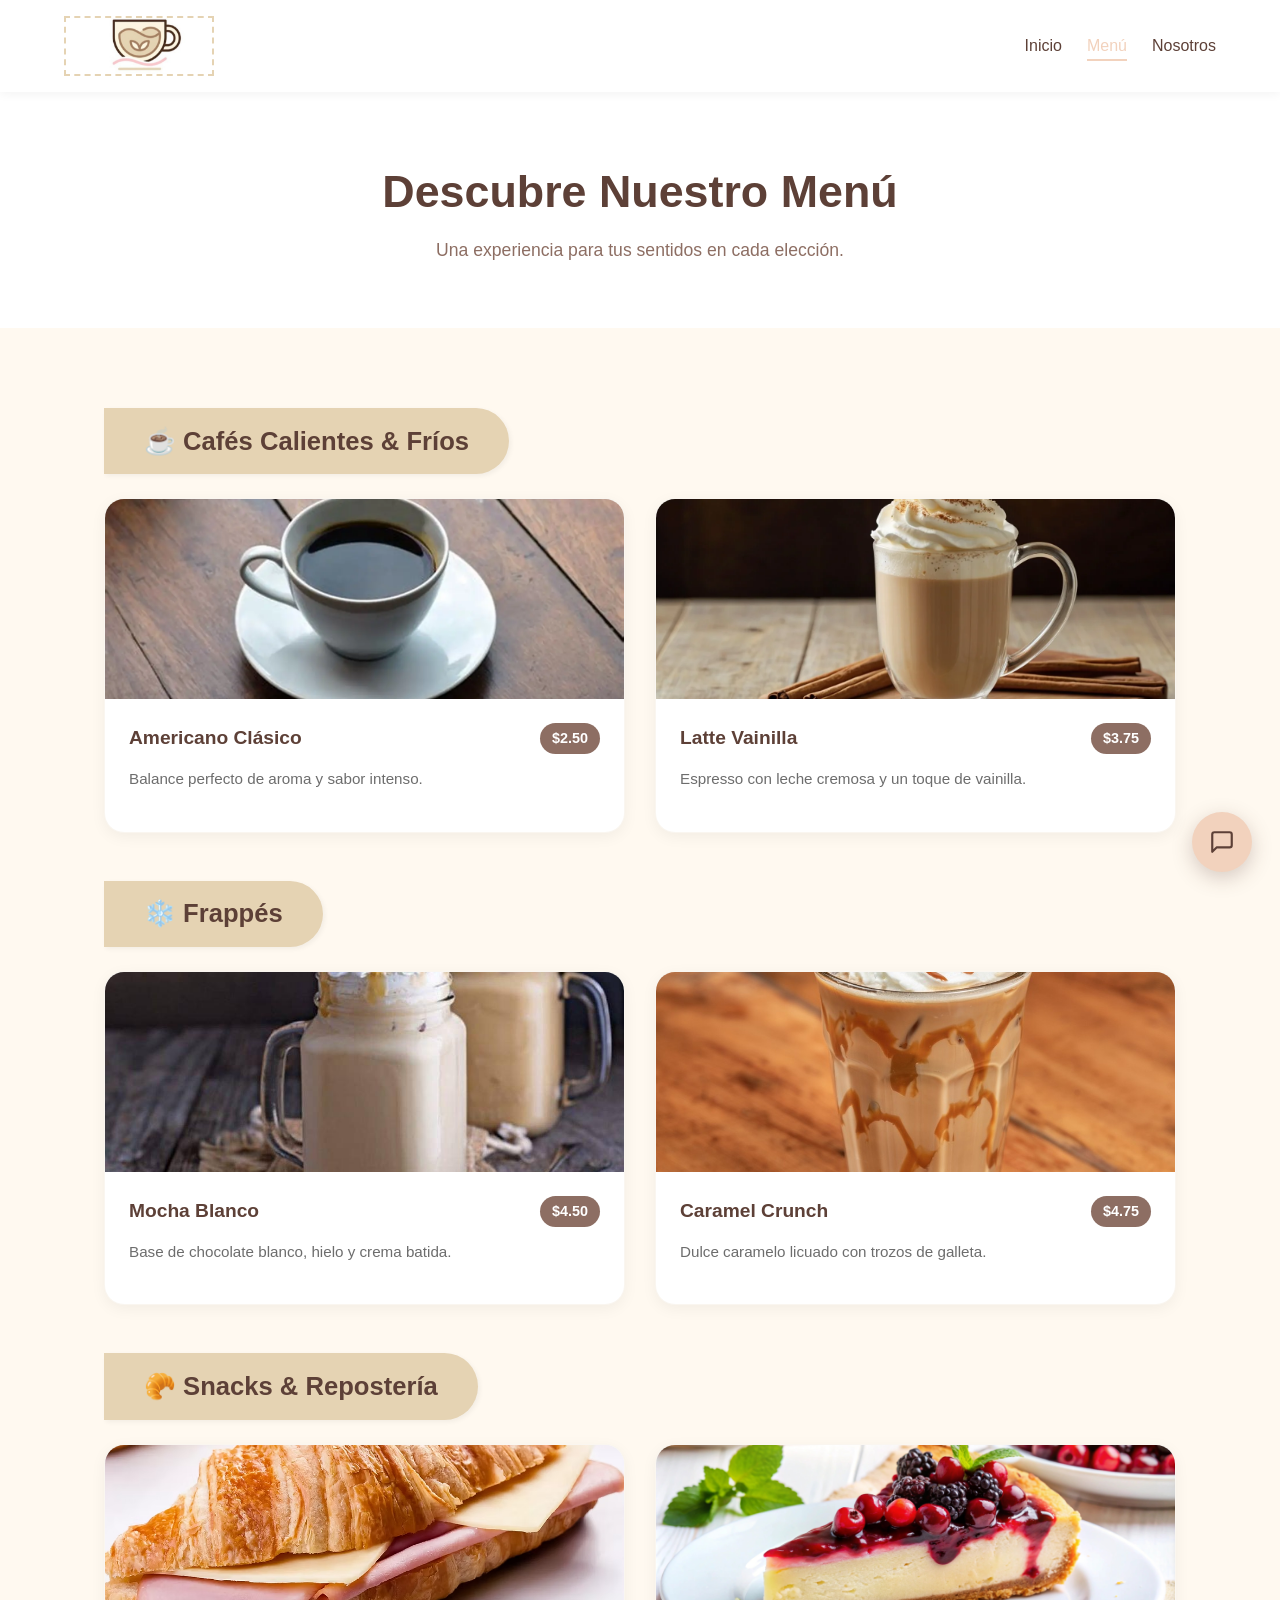
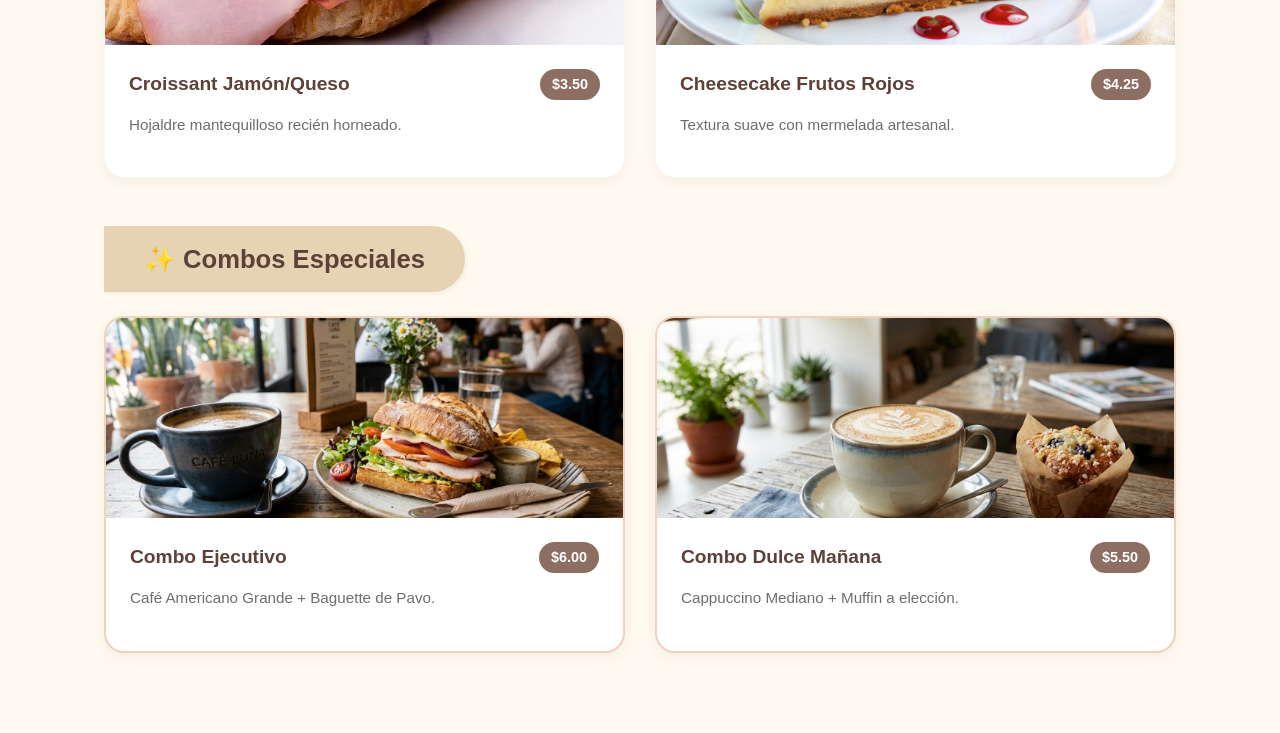
==== PRACTICA_7_WEB/HTML/menu.html @ 7d0ff2ba "subida pagina jeje" ====
<!DOCTYPE html>
<html lang="es">
<head>
    <meta charset="UTF-8">
    <meta name="viewport" content="width=device-width, initial-scale=1.0">
    <title>Menú Visual | Café y a gusto...</title>
    <link rel="stylesheet" href="../CSS/menu.css">
</head>
<body>

    <header class="main-header">
        <div class="logo-container">
            <div class="logo-placeholder"><img src="../img/logo.jpg" alt="logo"></div>
        </div>
        <nav class="nav-menu">
            <ul>
                <li><a href="index.html">Inicio</a></li>
                <li><a href="#" class="active">Menú</a></li>
                <li><a href="#">Nosotros</a></li>
            </ul>
        </nav>
    </header>

    <main class="content-area">
        <section class="menu-title-section">
            <h1>Descubre Nuestro Menú</h1>
            <p>Una experiencia para tus sentidos en cada elección.</p>
        </section>

        <div class="menu-container">

            <section class="menu-category">
                <h2 class="category-header">☕ Cafés Calientes & Fríos</h2>
                <div class="menu-grid">
                    <article class="menu-item">
                        <div class="item-image-container">
                            <img src="../img/americano.jpg" alt="americano">
                            <div class="img-placeholder">Imagen Americano</div>
                        </div>
                        <div class="item-details">
                            <div class="item-header">
                                <h3>Americano Clásico</h3>
                                <span class="price">$2.50</span>
                            </div>
                            <p>Balance perfecto de aroma y sabor intenso.</p>
                        </div>
                    </article>
                    <article class="menu-item">
                        <div class="item-image-container">
                            <img src="../img/vainilla.jpg" alt="vainilla">
                            <div class="img-placeholder">Imagen Latte</div>
                        </div>
                        <div class="item-details">
                            <div class="item-header">
                                <h3>Latte Vainilla</h3>
                                <span class="price">$3.75</span>
                            </div>
                            <p>Espresso con leche cremosa y un toque de vainilla.</p>
                        </div>
                    </article>
                </div>
            </section>

            <section class="menu-category">
                <h2 class="category-header">❄️ Frappés</h2>
                <div class="menu-grid">
                    <article class="menu-item">
                        <div class="item-image-container">
                            <img src="../img/mocha_blanco.jpg" alt="mocha">
                            <div class="img-placeholder">Imagen Mocha B.</div>
                        </div>
                        <div class="item-details">
                            <div class="item-header">
                                <h3>Mocha Blanco</h3>
                                <span class="price">$4.50</span>
                            </div>
                            <p>Base de chocolate blanco, hielo y crema batida.</p>
                        </div>
                    </article>
                    <article class="menu-item">
                        <div class="item-image-container">
                            <img src="../img/caramel.jpg" alt="caramel">
                            <div class="img-placeholder">Imagen Caramel</div>
                        </div>
                        <div class="item-details">
                            <div class="item-header">
                                <h3>Caramel Crunch</h3>
                                <span class="price">$4.75</span>
                            </div>
                            <p>Dulce caramelo licuado con trozos de galleta.</p>
                        </div>
                    </article>
                </div>
            </section>

            <section class="menu-category">
                <h2 class="category-header">🥐 Snacks & Repostería</h2>
                <div class="menu-grid">
                    <article class="menu-item">
                        <div class="item-image-container">
                            <img src="../img/croissant.jpg" alt="croissant">
                            <div class="img-placeholder">Imagen Croissant</div>
                        </div>
                        <div class="item-details">
                            <div class="item-header">
                                <h3>Croissant Jamón/Queso</h3>
                                <span class="price">$3.50</span>
                            </div>
                            <p>Hojaldre mantequilloso recién horneado.</p>
                        </div>
                    </article>
                    <article class="menu-item">
                        <div class="item-image-container">
                            <img src="../img/cheesecake.jpg" alt="cheesecake">
                            <div class="img-placeholder">Imagen Cheesecake</div>
                        </div>
                        <div class="item-details">
                            <div class="item-header">
                                <h3>Cheesecake Frutos Rojos</h3>
                                <span class="price">$4.25</span>
                            </div>
                            <p>Textura suave con mermelada artesanal.</p>
                        </div>
                    </article>
                </div>
            </section>

            <section class="menu-category">
                <h2 class="category-header">✨ Combos Especiales</h2>
                <div class="menu-grid">
                    <article class="menu-item special-item">
                        <div class="item-image-container">
                            <img src="../img/combo_1.jpg" alt="combo_1">
                            <div class="img-placeholder">Imagen Combo 1</div>
                        </div>
                        <div class="item-details">
                            <div class="item-header">
                                <h3>Combo Ejecutivo</h3>
                                <span class="price">$6.00</span>
                            </div>
                            <p>Café Americano Grande + Baguette de Pavo.</p>
                        </div>
                    </article>
                    <article class="menu-item special-item">
                        <div class="item-image-container">
                            <img src="../img/combo_2.jpg" alt="combo_2">
                            <div class="img-placeholder">Imagen Combo 2</div>
                        </div>
                        <div class="item-details">
                            <div class="item-header">
                                <h3>Combo Dulce Mañana</h3>
                                <span class="price">$5.50</span>
                            </div>
                            <p>Cappuccino Mediano + Muffin a elección.</p>
                        </div>
                    </article>
                </div>
            </section>

        </div>
    </main>

    <!-- ── WIDGET DE CHAT ── -->
    <button class="chat-fab" id="chatFab" aria-label="Abrir chat">
        <svg class="chat-fab__icon chat-fab__icon--open" xmlns="http://www.w3.org/2000/svg" viewBox="0 0 24 24" fill="none" stroke="currentColor" stroke-width="2" stroke-linecap="round" stroke-linejoin="round">
            <path d="M21 15a2 2 0 0 1-2 2H7l-4 4V5a2 2 0 0 1 2-2h14a2 2 0 0 1 2 2z"/>
        </svg>
        <svg class="chat-fab__icon chat-fab__icon--close" xmlns="http://www.w3.org/2000/svg" viewBox="0 0 24 24" fill="none" stroke="currentColor" stroke-width="2.5" stroke-linecap="round" stroke-linejoin="round">
            <line x1="18" y1="6" x2="6" y2="18"/><line x1="6" y1="6" x2="18" y2="18"/>
        </svg>
        <span class="chat-fab__badge" id="chatBadge"></span>
    </button>

    <div class="chat-window" id="chatWindow" role="dialog" aria-label="Chat de asistencia">
        <div class="chat-header">
            <div class="chat-header__avatar">☕</div>
            <div class="chat-header__info">
                <span class="chat-header__name">Asistente Café</span>
                <span class="chat-header__status">En línea</span>
            </div>
        </div>
        <div class="chat-messages" id="chatMessages"></div>
        <div class="chat-input-area">
            <input type="text" class="chat-input" id="chatInput" placeholder="Escribe tu mensaje..." autocomplete="off" maxlength="500"/>
            <button class="chat-send-btn" id="chatSendBtn" aria-label="Enviar">
                <svg xmlns="http://www.w3.org/2000/svg" viewBox="0 0 24 24" fill="currentColor"><path d="M2.01 21L23 12 2.01 3 2 10l15 2-15 2z"/></svg>
            </button>
        </div>
    </div>
    <!-- ── FIN WIDGET DE CHAT ── -->

    <script src="../JS/chat.js"></script>

</body>
</html>
---- PRACTICA_7_WEB/CSS/menu.css ----
/* =========================================
   1. Variables y Estilos Globales
   ========================================= */
:root {
    --crema: #FFF9F0;
    --latte-suave: #E5D3B3;
    --rosa-pastel: #F2D2BD;
    --cafe-texto: #5D4037;
    --cafe-claro: #8D6E63;
    --blanco: #FFFFFF;
    --shadow: rgba(0, 0, 0, 0.05);
    --shadow-hover: rgba(0, 0, 0, 0.1);
}

* {
    margin: 0;
    padding: 0;
    box-sizing: border-box;
    font-family: 'Segoe UI', Tahoma, Geneva, Verdana, sans-serif;
}

body {
    background-color: var(--crema);
    color: var(--cafe-texto);
    line-height: 1.6;
}

/* =========================================
   2. Encabezado (Header)
   ========================================= */
.main-header {
    background-color: var(--blanco);
    display: flex;
    justify-content: space-between;
    align-items: center;
    padding: 1rem 5%;
    box-shadow: 0 2px 10px var(--shadow);
    position: sticky; /* Se queda fijo arriba al bajar */
    top: 0;
    z-index: 1000;
}

.logo-placeholder {
    width: 150px;
    height: 60px;
    border: 2px dashed var(--latte-suave);
    display: flex;
    justify-content: center;
    align-items: center;
    color: var(--latte-suave);
    font-weight: bold;
    overflow: hidden;
    display: flex;
    align-items: center;
    justify-content: center;
}
.logo-placeholder img{
width: 100%;
    height: 100%;
    object-fit: cover;
    object-position: center;
}

.nav-menu ul {
    display: flex;
    list-style: none;
}

.nav-menu ul li {
    margin-left: 25px;
}

.nav-menu a {
    text-decoration: none;
    color: var(--cafe-texto);
    font-weight: 500;
    transition: color 0.3s;
    padding: 5px 0;
}

.nav-menu a:hover,
.nav-menu a.active {
    color: var(--rosa-pastel);
    border-bottom: 2px solid var(--rosa-pastel);
}

/* =========================================
   3. Sección de Título del Menú
   ========================================= */
.menu-title-section {
    text-align: center;
    padding: 4rem 10%;
    background-color: var(--blanco);
    margin-bottom: 2rem;
}

.menu-title-section h1 {
    font-size: 2.8rem;
    color: var(--cafe-texto);
    margin-bottom: 0.5rem;
}

.menu-title-section p {
    color: var(--cafe-claro);
    font-size: 1.1rem;
}

/* =========================================
   4. Estructura del Menú (Grid)
   ========================================= */
.menu-container {
    padding: 0 5% 5rem;
    max-width: 1200px;
    margin: 0 auto;
}

.category-header {
    background-color: var(--latte-suave);
    color: var(--cafe-texto);
    display: inline-block;
    padding: 0.8rem 2.5rem;
    border-radius: 0 50px 50px 0;
    margin: 3rem 0 1.5rem;
    font-size: 1.6rem;
    box-shadow: 2px 2px 5px var(--shadow);
}

/* Grid de máximo 2 columnas para forzar el scroll */
.menu-grid {
    display: grid;
    grid-template-columns: repeat(2, 1fr);
    gap: 30px;
}

/* =========================================
   5. Tarjetas de Producto (Items)
   ========================================= */
.menu-item {
    background-color: var(--blanco);
    border-radius: 20px;
    overflow: hidden; /* Importante para que la imagen respete los bordes redondeados */
    box-shadow: 0 4px 15px var(--shadow);
    transition: transform 0.3s ease, box-shadow 0.3s ease;
    display: flex;
    flex-direction: column;
    border: 1px solid rgba(229, 211, 179, 0.2); /* Borde muy suave color latte */
}

.menu-item:hover {
    transform: translateY(-8px);
    box-shadow: 0 8px 25px var(--shadow-hover);
}

/* Contenedor de la Imagen */
.item-image-container {
    width: 100%;
    height: 200px; /* Altura fija para las imágenes */
    background-color: #f4f4f4; /* Color de fondo mientras carga la imagen */
    overflow: hidden;
}

.item-image-container img {
    width: 100%;
    height: 100%;
    object-fit: cover; /* Ajusta la imagen sin deformarla */
    transition: transform 0.5s ease;
}

.menu-item:hover .item-image-container img {
    transform: scale(1.1); /* Efecto de zoom en la imagen al hacer hover */
}

/* Placeholder de imagen (puedes quitar esto cuando uses <img> reales) */
.img-placeholder {
    width: 100%;
    height: 100%;
    display: flex;
    justify-content: center;
    align-items: center;
    background-color: var(--crema);
    color: var(--latte-suave);
    font-weight: bold;
    font-size: 0.9rem;
    border-bottom: 1px solid var(--latte-suave);
}

/* Detalles del Producto */
.item-details {
    padding: 1.5rem;
    flex-grow: 1; /* Empuja el contenido hacia arriba */
    display: flex;
    flex-direction: column;
}

.item-header {
    display: flex;
    justify-content: space-between;
    align-items: start;
    margin-bottom: 0.8rem;
    gap: 10px;
}

.item-header h3 {
    color: var(--cafe-texto);
    font-size: 1.2rem;
    font-weight: 600;
}

.price {
    font-weight: bold;
    color: var(--blanco);
    background-color: var(--cafe-claro);
    padding: 4px 12px;
    border-radius: 50px;
    font-size: 0.9rem;
    white-space: nowrap; /* Evita que el precio se rompa en dos líneas */
}

.item-details p {
    font-size: 0.95rem;
    color: #6d6d6d;
    margin-bottom: 1rem;
}

/* Estilo especial para los combos */
.special-item {
    border: 2px solid var(--rosa-pastel);
}

.special-item .category-header {
    background-color: var(--rosa-pastel);
}

/* =========================================
   6. Responsividad (Móviles)
   ========================================= */
@media (max-width: 768px) {
    .menu-title-section h1 {
        font-size: 2.2rem;
    }
    
    .menu-grid {
        grid-template-columns: 1fr; /* Una sola columna en celulares */
        gap: 20px;
    }
    
    .category-header {
        font-size: 1.3rem;
        padding: 0.6rem 2rem;
    }

    .item-image-container {
        height: 180px; /* Un poco más baja en móvil */
    }
}

/* ============================================================
   WIDGET DE CHAT
   ============================================================ */

/* --- Botón flotante (FAB) --- */
.chat-fab {
    position: fixed; bottom: 28px; right: 28px;
    width: 60px; height: 60px; border-radius: 50%;
    background-color: var(--rosa-pastel); color: var(--cafe-texto);
    border: none; cursor: pointer;
    display: flex; align-items: center; justify-content: center;
    box-shadow: 0 6px 20px rgba(93,64,55,0.25);
    transition: transform 0.25s ease, background-color 0.25s ease;
    z-index: 1000;
}
.chat-fab:hover { transform: scale(1.1); background-color: #eec4ab; }

.chat-fab__icon { width: 26px; height: 26px; transition: opacity 0.2s ease, transform 0.2s ease; position: absolute; }
.chat-fab__icon--close { opacity: 0; transform: rotate(-90deg); }
.chat-fab.is-open .chat-fab__icon--open { opacity: 0; transform: rotate(90deg); }
.chat-fab.is-open .chat-fab__icon--close { opacity: 1; transform: rotate(0deg); }

.chat-fab__badge { position: absolute; top: 6px; right: 6px; width: 12px; height: 12px; background-color: #e57373; border-radius: 50%; border: 2px solid #fff; display: none; }
.chat-fab__badge.visible { display: block; }

/* --- Ventana del chat --- */
.chat-window {
    position: fixed; bottom: 104px; right: 28px;
    width: 360px; max-height: 520px;
    background-color: #fff; border-radius: 24px;
    box-shadow: 0 12px 40px rgba(93,64,55,0.18);
    display: flex; flex-direction: column; overflow: hidden;
    z-index: 999;
    opacity: 0; transform: translateY(20px) scale(0.96);
    pointer-events: none;
    transition: opacity 0.3s ease, transform 0.3s ease;
}
.chat-window.is-open { opacity: 1; transform: translateY(0) scale(1); pointer-events: all; }

/* --- Cabecera --- */
.chat-header { background: linear-gradient(135deg, var(--rosa-pastel), var(--latte-suave)); padding: 1rem 1.2rem; display: flex; align-items: center; gap: 12px; flex-shrink: 0; }
.chat-header__avatar { font-size: 1.8rem; width: 44px; height: 44px; background-color: #fff; border-radius: 50%; display: flex; align-items: center; justify-content: center; box-shadow: 0 2px 8px rgba(93,64,55,0.12); flex-shrink: 0; }
.chat-header__name { display: block; font-weight: 700; font-size: 1rem; color: var(--cafe-texto); }
.chat-header__status { display: block; font-size: 0.75rem; color: #7a5c4f; }

/* --- Mensajes --- */
.chat-messages { flex: 1; overflow-y: auto; padding: 1rem 1rem 0.5rem; display: flex; flex-direction: column; gap: 10px; scroll-behavior: smooth; }
.chat-messages::-webkit-scrollbar { width: 4px; }
.chat-messages::-webkit-scrollbar-thumb { background-color: var(--latte-suave); border-radius: 4px; }

.chat-bubble { max-width: 80%; padding: 0.65rem 1rem; border-radius: 18px; font-size: 0.9rem; line-height: 1.45; word-break: break-word; animation: bubbleIn 0.25s ease; }
@keyframes bubbleIn { from { opacity: 0; transform: translateY(8px); } to { opacity: 1; transform: translateY(0); } }
.chat-bubble--bot { background-color: var(--crema); color: var(--cafe-texto); border-bottom-left-radius: 4px; align-self: flex-start; }
.chat-bubble--user { background-color: var(--rosa-pastel); color: var(--cafe-texto); border-bottom-right-radius: 4px; align-self: flex-end; }
.chat-bubble--typing { background-color: var(--crema); align-self: flex-start; padding: 0.75rem 1rem; }

.typing-dots { display: flex; gap: 5px; align-items: center; }
.typing-dots span { width: 7px; height: 7px; background-color: var(--latte-suave); border-radius: 50%; animation: typingBounce 1.2s infinite ease-in-out; }
.typing-dots span:nth-child(2) { animation-delay: 0.2s; }
.typing-dots span:nth-child(3) { animation-delay: 0.4s; }
@keyframes typingBounce { 0%,80%,100% { transform: translateY(0); } 40% { transform: translateY(-6px); } }

/* --- Input --- */
.chat-input-area { padding: 0.8rem 1rem; display: flex; align-items: center; gap: 8px; border-top: 1px solid var(--crema); flex-shrink: 0; }
.chat-input { flex: 1; border: 1.5px solid var(--latte-suave); border-radius: 50px; padding: 0.6rem 1rem; font-size: 0.9rem; color: var(--cafe-texto); background-color: var(--crema); outline: none; transition: border-color 0.2s; }
.chat-input:focus { border-color: var(--rosa-pastel); }
.chat-input::placeholder { color: #bca89a; }
.chat-send-btn { width: 40px; height: 40px; border-radius: 50%; background-color: var(--rosa-pastel); color: var(--cafe-texto); border: none; cursor: pointer; display: flex; align-items: center; justify-content: center; transition: background-color 0.2s, transform 0.15s; flex-shrink: 0; }
.chat-send-btn svg { width: 18px; height: 18px; }
.chat-send-btn:hover { background-color: #eec4ab; transform: scale(1.08); }
.chat-send-btn:disabled { opacity: 0.5; cursor: not-allowed; transform: none; }

/* --- Responsive --- */
@media (max-width: 480px) {
    .chat-window { width: calc(100vw - 32px); right: 16px; bottom: 96px; max-height: 65vh; }
    .chat-fab { right: 16px; bottom: 20px; }
}
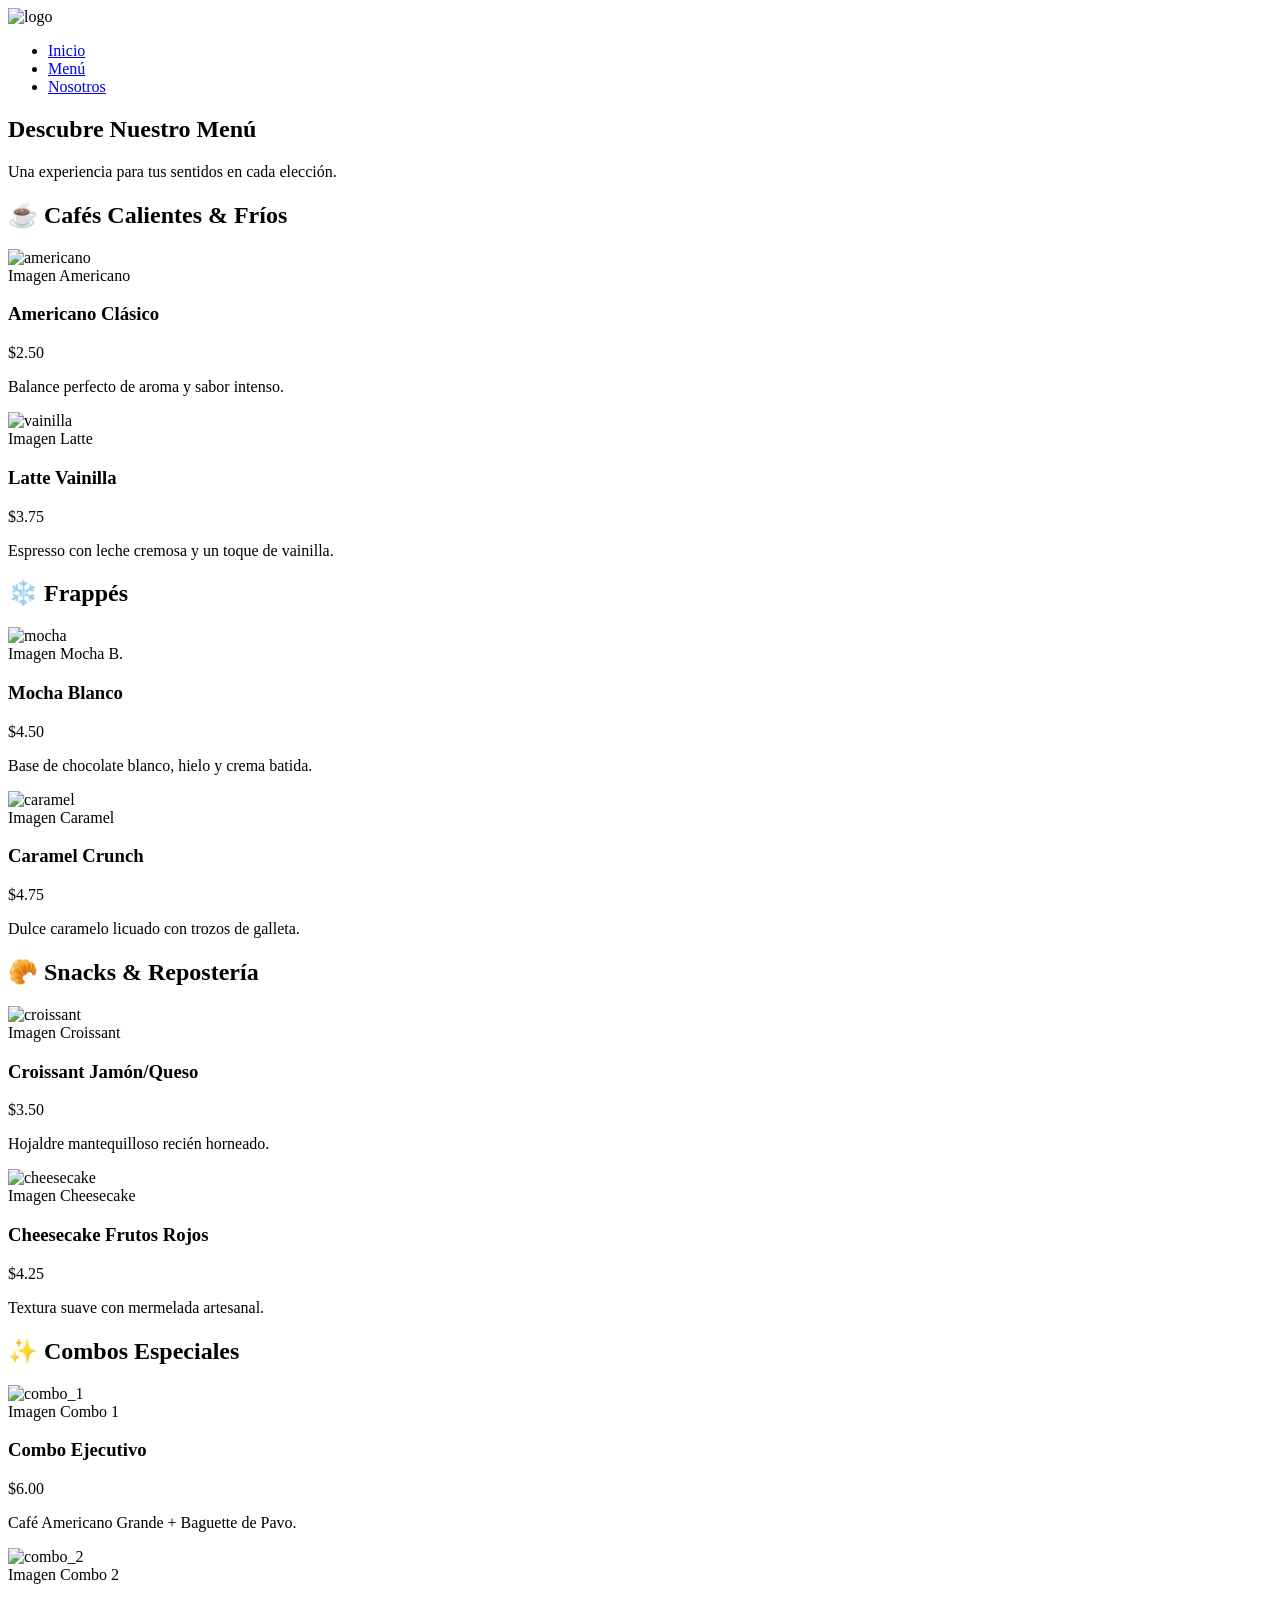
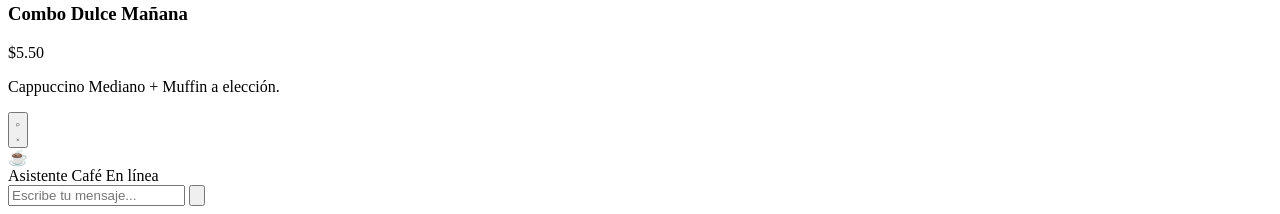
==== commit 9d53c285: "Update menu.html" ====
--- a/PRACTICA_7_WEB/HTML/menu.html
+++ b/PRACTICA_7_WEB/HTML/menu.html
@@ -4,13 +4,13 @@
     <meta charset="UTF-8">
     <meta name="viewport" content="width=device-width, initial-scale=1.0">
     <title>Menú Visual | Café y a gusto...</title>
-    <link rel="stylesheet" href="../CSS/menu.css">
+    <link rel="stylesheet" href="/CSS/menu.css">
 </head>
 <body>
 
     <header class="main-header">
         <div class="logo-container">
-            <div class="logo-placeholder"><img src="../img/logo.jpg" alt="logo"></div>
+            <div class="logo-placeholder"><img src="/img/logo.jpg" alt="logo"></div>
         </div>
         <nav class="nav-menu">
             <ul>
@@ -34,7 +34,7 @@
                 <div class="menu-grid">
                     <article class="menu-item">
                         <div class="item-image-container">
-                            <img src="../img/americano.jpg" alt="americano">
+                            <img src="/img/americano.jpg" alt="americano">
                             <div class="img-placeholder">Imagen Americano</div>
                         </div>
                         <div class="item-details">
@@ -47,7 +47,7 @@
                     </article>
                     <article class="menu-item">
                         <div class="item-image-container">
-                            <img src="../img/vainilla.jpg" alt="vainilla">
+                            <img src="/img/vainilla.jpg" alt="vainilla">
                             <div class="img-placeholder">Imagen Latte</div>
                         </div>
                         <div class="item-details">
@@ -66,7 +66,7 @@
                 <div class="menu-grid">
                     <article class="menu-item">
                         <div class="item-image-container">
-                            <img src="../img/mocha_blanco.jpg" alt="mocha">
+                            <img src="/img/mocha_blanco.jpg" alt="mocha">
                             <div class="img-placeholder">Imagen Mocha B.</div>
                         </div>
                         <div class="item-details">
@@ -79,7 +79,7 @@
                     </article>
                     <article class="menu-item">
                         <div class="item-image-container">
-                            <img src="../img/caramel.jpg" alt="caramel">
+                            <img src="/img/caramel.jpg" alt="caramel">
                             <div class="img-placeholder">Imagen Caramel</div>
                         </div>
                         <div class="item-details">
@@ -98,7 +98,7 @@
                 <div class="menu-grid">
                     <article class="menu-item">
                         <div class="item-image-container">
-                            <img src="../img/croissant.jpg" alt="croissant">
+                            <img src="/img/croissant.jpg" alt="croissant">
                             <div class="img-placeholder">Imagen Croissant</div>
                         </div>
                         <div class="item-details">
@@ -111,7 +111,7 @@
                     </article>
                     <article class="menu-item">
                         <div class="item-image-container">
-                            <img src="../img/cheesecake.jpg" alt="cheesecake">
+                            <img src="/img/cheesecake.jpg" alt="cheesecake">
                             <div class="img-placeholder">Imagen Cheesecake</div>
                         </div>
                         <div class="item-details">
@@ -130,7 +130,7 @@
                 <div class="menu-grid">
                     <article class="menu-item special-item">
                         <div class="item-image-container">
-                            <img src="../img/combo_1.jpg" alt="combo_1">
+                            <img src="/img/combo_1.jpg" alt="combo_1">
                             <div class="img-placeholder">Imagen Combo 1</div>
                         </div>
                         <div class="item-details">
@@ -143,7 +143,7 @@
                     </article>
                     <article class="menu-item special-item">
                         <div class="item-image-container">
-                            <img src="../img/combo_2.jpg" alt="combo_2">
+                            <img src="/img/combo_2.jpg" alt="combo_2">
                             <div class="img-placeholder">Imagen Combo 2</div>
                         </div>
                         <div class="item-details">
@@ -189,7 +189,7 @@
     </div>
     <!-- ── FIN WIDGET DE CHAT ── -->
 
-    <script src="../JS/chat.js"></script>
+    <script src="/JS/chat.js"></script>
 
 </body>
-</html>+</html>
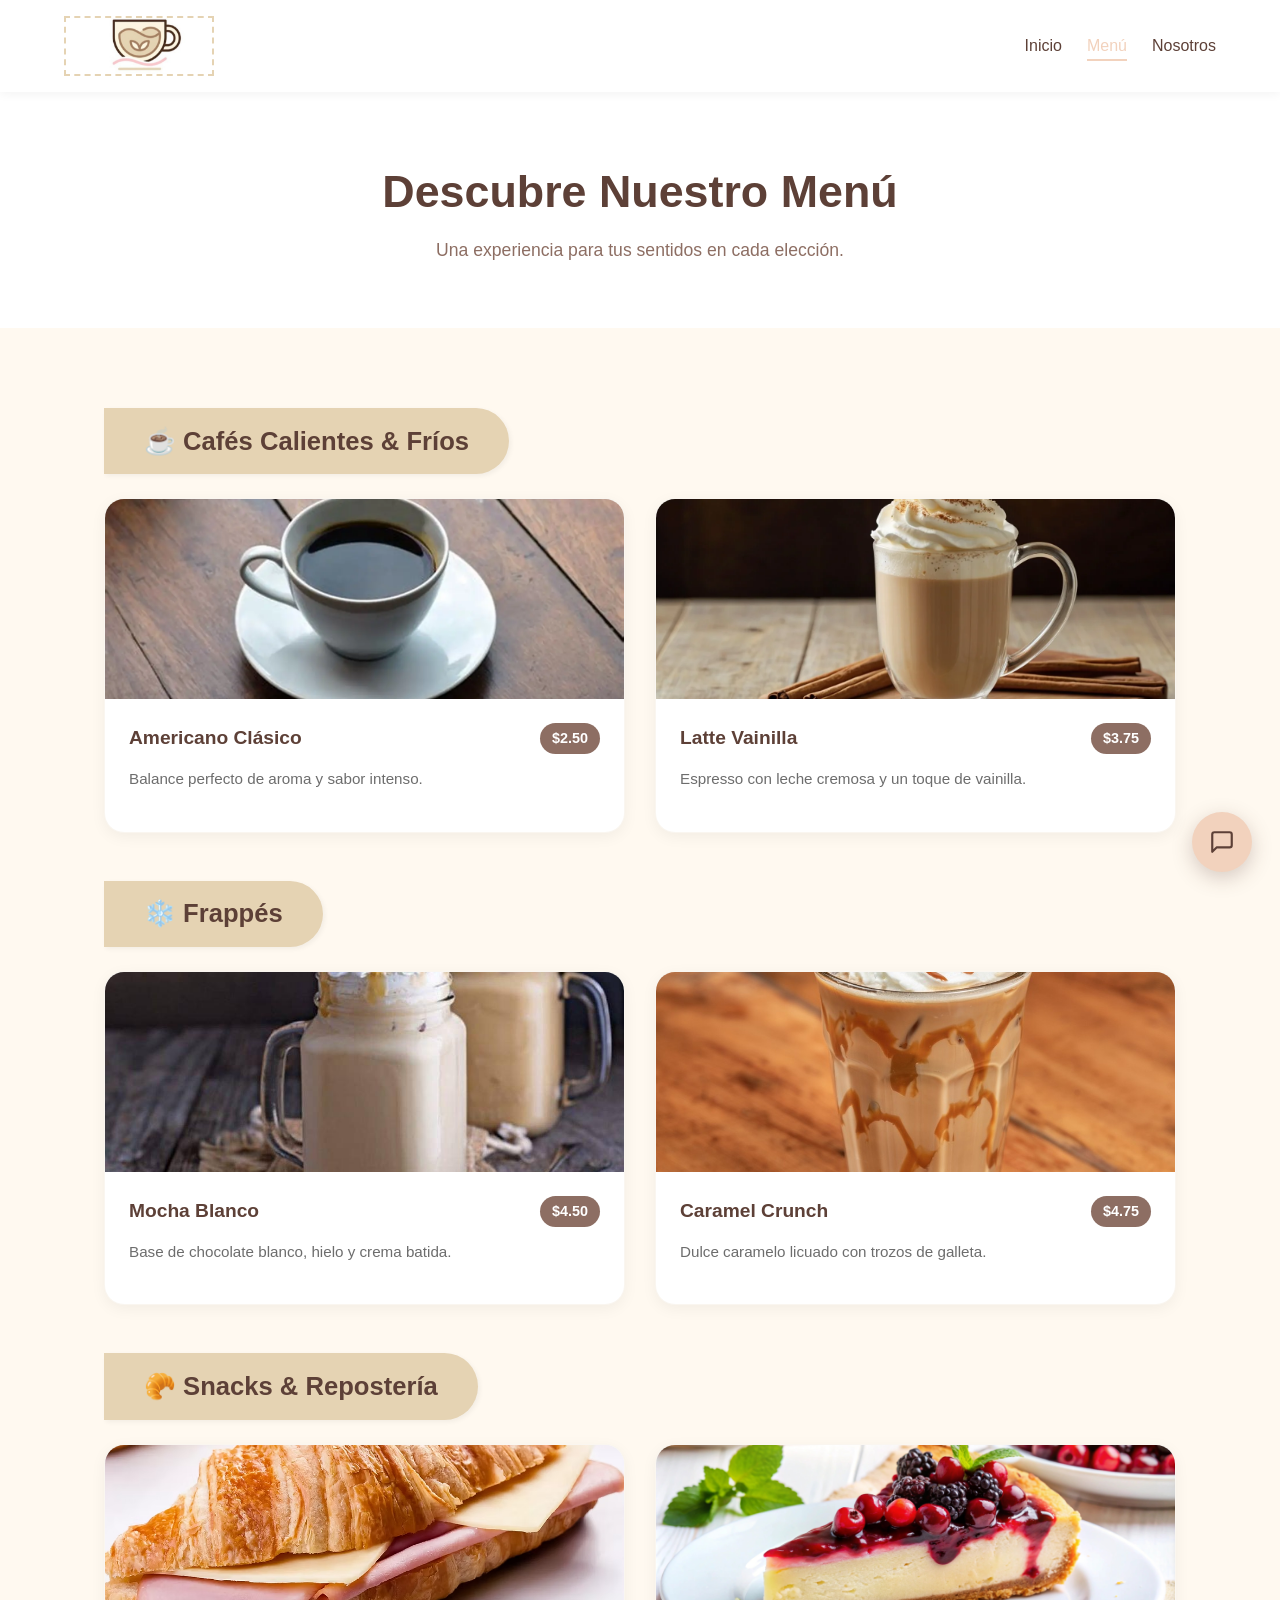
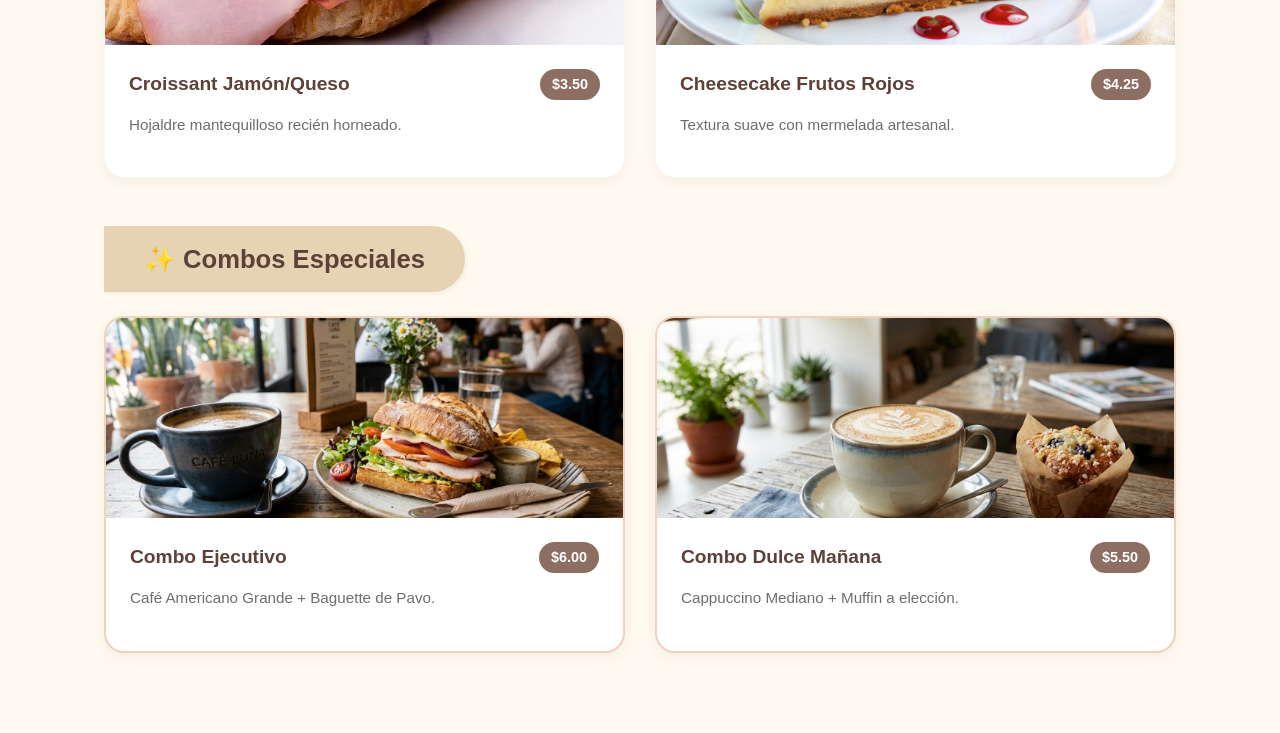
==== commit de50b408: "Update menu.html" ====
--- a/PRACTICA_7_WEB/HTML/menu.html
+++ b/PRACTICA_7_WEB/HTML/menu.html
@@ -4,13 +4,13 @@
     <meta charset="UTF-8">
     <meta name="viewport" content="width=device-width, initial-scale=1.0">
     <title>Menú Visual | Café y a gusto...</title>
-    <link rel="stylesheet" href="/CSS/menu.css">
+    <link rel="stylesheet" href="../CSS/menu.css">
 </head>
 <body>
 
     <header class="main-header">
         <div class="logo-container">
-            <div class="logo-placeholder"><img src="/img/logo.jpg" alt="logo"></div>
+            <div class="logo-placeholder"><img src="../img/logo.jpg" alt="logo"></div>
         </div>
         <nav class="nav-menu">
             <ul>
@@ -34,7 +34,7 @@
                 <div class="menu-grid">
                     <article class="menu-item">
                         <div class="item-image-container">
-                            <img src="/img/americano.jpg" alt="americano">
+                            <img src="../img/americano.jpg" alt="americano">
                             <div class="img-placeholder">Imagen Americano</div>
                         </div>
                         <div class="item-details">
@@ -47,7 +47,7 @@
                     </article>
                     <article class="menu-item">
                         <div class="item-image-container">
-                            <img src="/img/vainilla.jpg" alt="vainilla">
+                            <img src="../img/vainilla.jpg" alt="vainilla">
                             <div class="img-placeholder">Imagen Latte</div>
                         </div>
                         <div class="item-details">
@@ -66,7 +66,7 @@
                 <div class="menu-grid">
                     <article class="menu-item">
                         <div class="item-image-container">
-                            <img src="/img/mocha_blanco.jpg" alt="mocha">
+                            <img src="../img/mocha_blanco.jpg" alt="mocha">
                             <div class="img-placeholder">Imagen Mocha B.</div>
                         </div>
                         <div class="item-details">
@@ -79,7 +79,7 @@
                     </article>
                     <article class="menu-item">
                         <div class="item-image-container">
-                            <img src="/img/caramel.jpg" alt="caramel">
+                            <img src="../img/caramel.jpg" alt="caramel">
                             <div class="img-placeholder">Imagen Caramel</div>
                         </div>
                         <div class="item-details">
@@ -98,7 +98,7 @@
                 <div class="menu-grid">
                     <article class="menu-item">
                         <div class="item-image-container">
-                            <img src="/img/croissant.jpg" alt="croissant">
+                            <img src="../img/croissant.jpg" alt="croissant">
                             <div class="img-placeholder">Imagen Croissant</div>
                         </div>
                         <div class="item-details">
@@ -111,7 +111,7 @@
                     </article>
                     <article class="menu-item">
                         <div class="item-image-container">
-                            <img src="/img/cheesecake.jpg" alt="cheesecake">
+                            <img src="../img/cheesecake.jpg" alt="cheesecake">
                             <div class="img-placeholder">Imagen Cheesecake</div>
                         </div>
                         <div class="item-details">
@@ -130,7 +130,7 @@
                 <div class="menu-grid">
                     <article class="menu-item special-item">
                         <div class="item-image-container">
-                            <img src="/img/combo_1.jpg" alt="combo_1">
+                            <img src="../img/combo_1.jpg" alt="combo_1">
                             <div class="img-placeholder">Imagen Combo 1</div>
                         </div>
                         <div class="item-details">
@@ -143,7 +143,7 @@
                     </article>
                     <article class="menu-item special-item">
                         <div class="item-image-container">
-                            <img src="/img/combo_2.jpg" alt="combo_2">
+                            <img src="../img/combo_2.jpg" alt="combo_2">
                             <div class="img-placeholder">Imagen Combo 2</div>
                         </div>
                         <div class="item-details">
@@ -189,7 +189,7 @@
     </div>
     <!-- ── FIN WIDGET DE CHAT ── -->
 
-    <script src="/JS/chat.js"></script>
+    <script src="../JS/chat.js"></script>
 
 </body>
 </html>
--- a/PRACTICA_7_WEB/CSS/menu.css
+++ b/PRACTICA_7_WEB/CSS/menu.css
@@ -0,0 +1,333 @@
+/* =========================================
+   1. Variables y Estilos Globales
+   ========================================= */
+:root {
+    --crema: #FFF9F0;
+    --latte-suave: #E5D3B3;
+    --rosa-pastel: #F2D2BD;
+    --cafe-texto: #5D4037;
+    --cafe-claro: #8D6E63;
+    --blanco: #FFFFFF;
+    --shadow: rgba(0, 0, 0, 0.05);
+    --shadow-hover: rgba(0, 0, 0, 0.1);
+}
+
+* {
+    margin: 0;
+    padding: 0;
+    box-sizing: border-box;
+    font-family: 'Segoe UI', Tahoma, Geneva, Verdana, sans-serif;
+}
+
+body {
+    background-color: var(--crema);
+    color: var(--cafe-texto);
+    line-height: 1.6;
+}
+
+/* =========================================
+   2. Encabezado (Header)
+   ========================================= */
+.main-header {
+    background-color: var(--blanco);
+    display: flex;
+    justify-content: space-between;
+    align-items: center;
+    padding: 1rem 5%;
+    box-shadow: 0 2px 10px var(--shadow);
+    position: sticky; /* Se queda fijo arriba al bajar */
+    top: 0;
+    z-index: 1000;
+}
+
+.logo-placeholder {
+    width: 150px;
+    height: 60px;
+    border: 2px dashed var(--latte-suave);
+    display: flex;
+    justify-content: center;
+    align-items: center;
+    color: var(--latte-suave);
+    font-weight: bold;
+    overflow: hidden;
+    display: flex;
+    align-items: center;
+    justify-content: center;
+}
+.logo-placeholder img{
+width: 100%;
+    height: 100%;
+    object-fit: cover;
+    object-position: center;
+}
+
+.nav-menu ul {
+    display: flex;
+    list-style: none;
+}
+
+.nav-menu ul li {
+    margin-left: 25px;
+}
+
+.nav-menu a {
+    text-decoration: none;
+    color: var(--cafe-texto);
+    font-weight: 500;
+    transition: color 0.3s;
+    padding: 5px 0;
+}
+
+.nav-menu a:hover,
+.nav-menu a.active {
+    color: var(--rosa-pastel);
+    border-bottom: 2px solid var(--rosa-pastel);
+}
+
+/* =========================================
+   3. Sección de Título del Menú
+   ========================================= */
+.menu-title-section {
+    text-align: center;
+    padding: 4rem 10%;
+    background-color: var(--blanco);
+    margin-bottom: 2rem;
+}
+
+.menu-title-section h1 {
+    font-size: 2.8rem;
+    color: var(--cafe-texto);
+    margin-bottom: 0.5rem;
+}
+
+.menu-title-section p {
+    color: var(--cafe-claro);
+    font-size: 1.1rem;
+}
+
+/* =========================================
+   4. Estructura del Menú (Grid)
+   ========================================= */
+.menu-container {
+    padding: 0 5% 5rem;
+    max-width: 1200px;
+    margin: 0 auto;
+}
+
+.category-header {
+    background-color: var(--latte-suave);
+    color: var(--cafe-texto);
+    display: inline-block;
+    padding: 0.8rem 2.5rem;
+    border-radius: 0 50px 50px 0;
+    margin: 3rem 0 1.5rem;
+    font-size: 1.6rem;
+    box-shadow: 2px 2px 5px var(--shadow);
+}
+
+/* Grid de máximo 2 columnas para forzar el scroll */
+.menu-grid {
+    display: grid;
+    grid-template-columns: repeat(2, 1fr);
+    gap: 30px;
+}
+
+/* =========================================
+   5. Tarjetas de Producto (Items)
+   ========================================= */
+.menu-item {
+    background-color: var(--blanco);
+    border-radius: 20px;
+    overflow: hidden; /* Importante para que la imagen respete los bordes redondeados */
+    box-shadow: 0 4px 15px var(--shadow);
+    transition: transform 0.3s ease, box-shadow 0.3s ease;
+    display: flex;
+    flex-direction: column;
+    border: 1px solid rgba(229, 211, 179, 0.2); /* Borde muy suave color latte */
+}
+
+.menu-item:hover {
+    transform: translateY(-8px);
+    box-shadow: 0 8px 25px var(--shadow-hover);
+}
+
+/* Contenedor de la Imagen */
+.item-image-container {
+    width: 100%;
+    height: 200px; /* Altura fija para las imágenes */
+    background-color: #f4f4f4; /* Color de fondo mientras carga la imagen */
+    overflow: hidden;
+}
+
+.item-image-container img {
+    width: 100%;
+    height: 100%;
+    object-fit: cover; /* Ajusta la imagen sin deformarla */
+    transition: transform 0.5s ease;
+}
+
+.menu-item:hover .item-image-container img {
+    transform: scale(1.1); /* Efecto de zoom en la imagen al hacer hover */
+}
+
+/* Placeholder de imagen (puedes quitar esto cuando uses <img> reales) */
+.img-placeholder {
+    width: 100%;
+    height: 100%;
+    display: flex;
+    justify-content: center;
+    align-items: center;
+    background-color: var(--crema);
+    color: var(--latte-suave);
+    font-weight: bold;
+    font-size: 0.9rem;
+    border-bottom: 1px solid var(--latte-suave);
+}
+
+/* Detalles del Producto */
+.item-details {
+    padding: 1.5rem;
+    flex-grow: 1; /* Empuja el contenido hacia arriba */
+    display: flex;
+    flex-direction: column;
+}
+
+.item-header {
+    display: flex;
+    justify-content: space-between;
+    align-items: start;
+    margin-bottom: 0.8rem;
+    gap: 10px;
+}
+
+.item-header h3 {
+    color: var(--cafe-texto);
+    font-size: 1.2rem;
+    font-weight: 600;
+}
+
+.price {
+    font-weight: bold;
+    color: var(--blanco);
+    background-color: var(--cafe-claro);
+    padding: 4px 12px;
+    border-radius: 50px;
+    font-size: 0.9rem;
+    white-space: nowrap; /* Evita que el precio se rompa en dos líneas */
+}
+
+.item-details p {
+    font-size: 0.95rem;
+    color: #6d6d6d;
+    margin-bottom: 1rem;
+}
+
+/* Estilo especial para los combos */
+.special-item {
+    border: 2px solid var(--rosa-pastel);
+}
+
+.special-item .category-header {
+    background-color: var(--rosa-pastel);
+}
+
+/* =========================================
+   6. Responsividad (Móviles)
+   ========================================= */
+@media (max-width: 768px) {
+    .menu-title-section h1 {
+        font-size: 2.2rem;
+    }
+    
+    .menu-grid {
+        grid-template-columns: 1fr; /* Una sola columna en celulares */
+        gap: 20px;
+    }
+    
+    .category-header {
+        font-size: 1.3rem;
+        padding: 0.6rem 2rem;
+    }
+
+    .item-image-container {
+        height: 180px; /* Un poco más baja en móvil */
+    }
+}
+
+/* ============================================================
+   WIDGET DE CHAT
+   ============================================================ */
+
+/* --- Botón flotante (FAB) --- */
+.chat-fab {
+    position: fixed; bottom: 28px; right: 28px;
+    width: 60px; height: 60px; border-radius: 50%;
+    background-color: var(--rosa-pastel); color: var(--cafe-texto);
+    border: none; cursor: pointer;
+    display: flex; align-items: center; justify-content: center;
+    box-shadow: 0 6px 20px rgba(93,64,55,0.25);
+    transition: transform 0.25s ease, background-color 0.25s ease;
+    z-index: 1000;
+}
+.chat-fab:hover { transform: scale(1.1); background-color: #eec4ab; }
+
+.chat-fab__icon { width: 26px; height: 26px; transition: opacity 0.2s ease, transform 0.2s ease; position: absolute; }
+.chat-fab__icon--close { opacity: 0; transform: rotate(-90deg); }
+.chat-fab.is-open .chat-fab__icon--open { opacity: 0; transform: rotate(90deg); }
+.chat-fab.is-open .chat-fab__icon--close { opacity: 1; transform: rotate(0deg); }
+
+.chat-fab__badge { position: absolute; top: 6px; right: 6px; width: 12px; height: 12px; background-color: #e57373; border-radius: 50%; border: 2px solid #fff; display: none; }
+.chat-fab__badge.visible { display: block; }
+
+/* --- Ventana del chat --- */
+.chat-window {
+    position: fixed; bottom: 104px; right: 28px;
+    width: 360px; max-height: 520px;
+    background-color: #fff; border-radius: 24px;
+    box-shadow: 0 12px 40px rgba(93,64,55,0.18);
+    display: flex; flex-direction: column; overflow: hidden;
+    z-index: 999;
+    opacity: 0; transform: translateY(20px) scale(0.96);
+    pointer-events: none;
+    transition: opacity 0.3s ease, transform 0.3s ease;
+}
+.chat-window.is-open { opacity: 1; transform: translateY(0) scale(1); pointer-events: all; }
+
+/* --- Cabecera --- */
+.chat-header { background: linear-gradient(135deg, var(--rosa-pastel), var(--latte-suave)); padding: 1rem 1.2rem; display: flex; align-items: center; gap: 12px; flex-shrink: 0; }
+.chat-header__avatar { font-size: 1.8rem; width: 44px; height: 44px; background-color: #fff; border-radius: 50%; display: flex; align-items: center; justify-content: center; box-shadow: 0 2px 8px rgba(93,64,55,0.12); flex-shrink: 0; }
+.chat-header__name { display: block; font-weight: 700; font-size: 1rem; color: var(--cafe-texto); }
+.chat-header__status { display: block; font-size: 0.75rem; color: #7a5c4f; }
+
+/* --- Mensajes --- */
+.chat-messages { flex: 1; overflow-y: auto; padding: 1rem 1rem 0.5rem; display: flex; flex-direction: column; gap: 10px; scroll-behavior: smooth; }
+.chat-messages::-webkit-scrollbar { width: 4px; }
+.chat-messages::-webkit-scrollbar-thumb { background-color: var(--latte-suave); border-radius: 4px; }
+
+.chat-bubble { max-width: 80%; padding: 0.65rem 1rem; border-radius: 18px; font-size: 0.9rem; line-height: 1.45; word-break: break-word; animation: bubbleIn 0.25s ease; }
+@keyframes bubbleIn { from { opacity: 0; transform: translateY(8px); } to { opacity: 1; transform: translateY(0); } }
+.chat-bubble--bot { background-color: var(--crema); color: var(--cafe-texto); border-bottom-left-radius: 4px; align-self: flex-start; }
+.chat-bubble--user { background-color: var(--rosa-pastel); color: var(--cafe-texto); border-bottom-right-radius: 4px; align-self: flex-end; }
+.chat-bubble--typing { background-color: var(--crema); align-self: flex-start; padding: 0.75rem 1rem; }
+
+.typing-dots { display: flex; gap: 5px; align-items: center; }
+.typing-dots span { width: 7px; height: 7px; background-color: var(--latte-suave); border-radius: 50%; animation: typingBounce 1.2s infinite ease-in-out; }
+.typing-dots span:nth-child(2) { animation-delay: 0.2s; }
+.typing-dots span:nth-child(3) { animation-delay: 0.4s; }
+@keyframes typingBounce { 0%,80%,100% { transform: translateY(0); } 40% { transform: translateY(-6px); } }
+
+/* --- Input --- */
+.chat-input-area { padding: 0.8rem 1rem; display: flex; align-items: center; gap: 8px; border-top: 1px solid var(--crema); flex-shrink: 0; }
+.chat-input { flex: 1; border: 1.5px solid var(--latte-suave); border-radius: 50px; padding: 0.6rem 1rem; font-size: 0.9rem; color: var(--cafe-texto); background-color: var(--crema); outline: none; transition: border-color 0.2s; }
+.chat-input:focus { border-color: var(--rosa-pastel); }
+.chat-input::placeholder { color: #bca89a; }
+.chat-send-btn { width: 40px; height: 40px; border-radius: 50%; background-color: var(--rosa-pastel); color: var(--cafe-texto); border: none; cursor: pointer; display: flex; align-items: center; justify-content: center; transition: background-color 0.2s, transform 0.15s; flex-shrink: 0; }
+.chat-send-btn svg { width: 18px; height: 18px; }
+.chat-send-btn:hover { background-color: #eec4ab; transform: scale(1.08); }
+.chat-send-btn:disabled { opacity: 0.5; cursor: not-allowed; transform: none; }
+
+/* --- Responsive --- */
+@media (max-width: 480px) {
+    .chat-window { width: calc(100vw - 32px); right: 16px; bottom: 96px; max-height: 65vh; }
+    .chat-fab { right: 16px; bottom: 20px; }
+}
